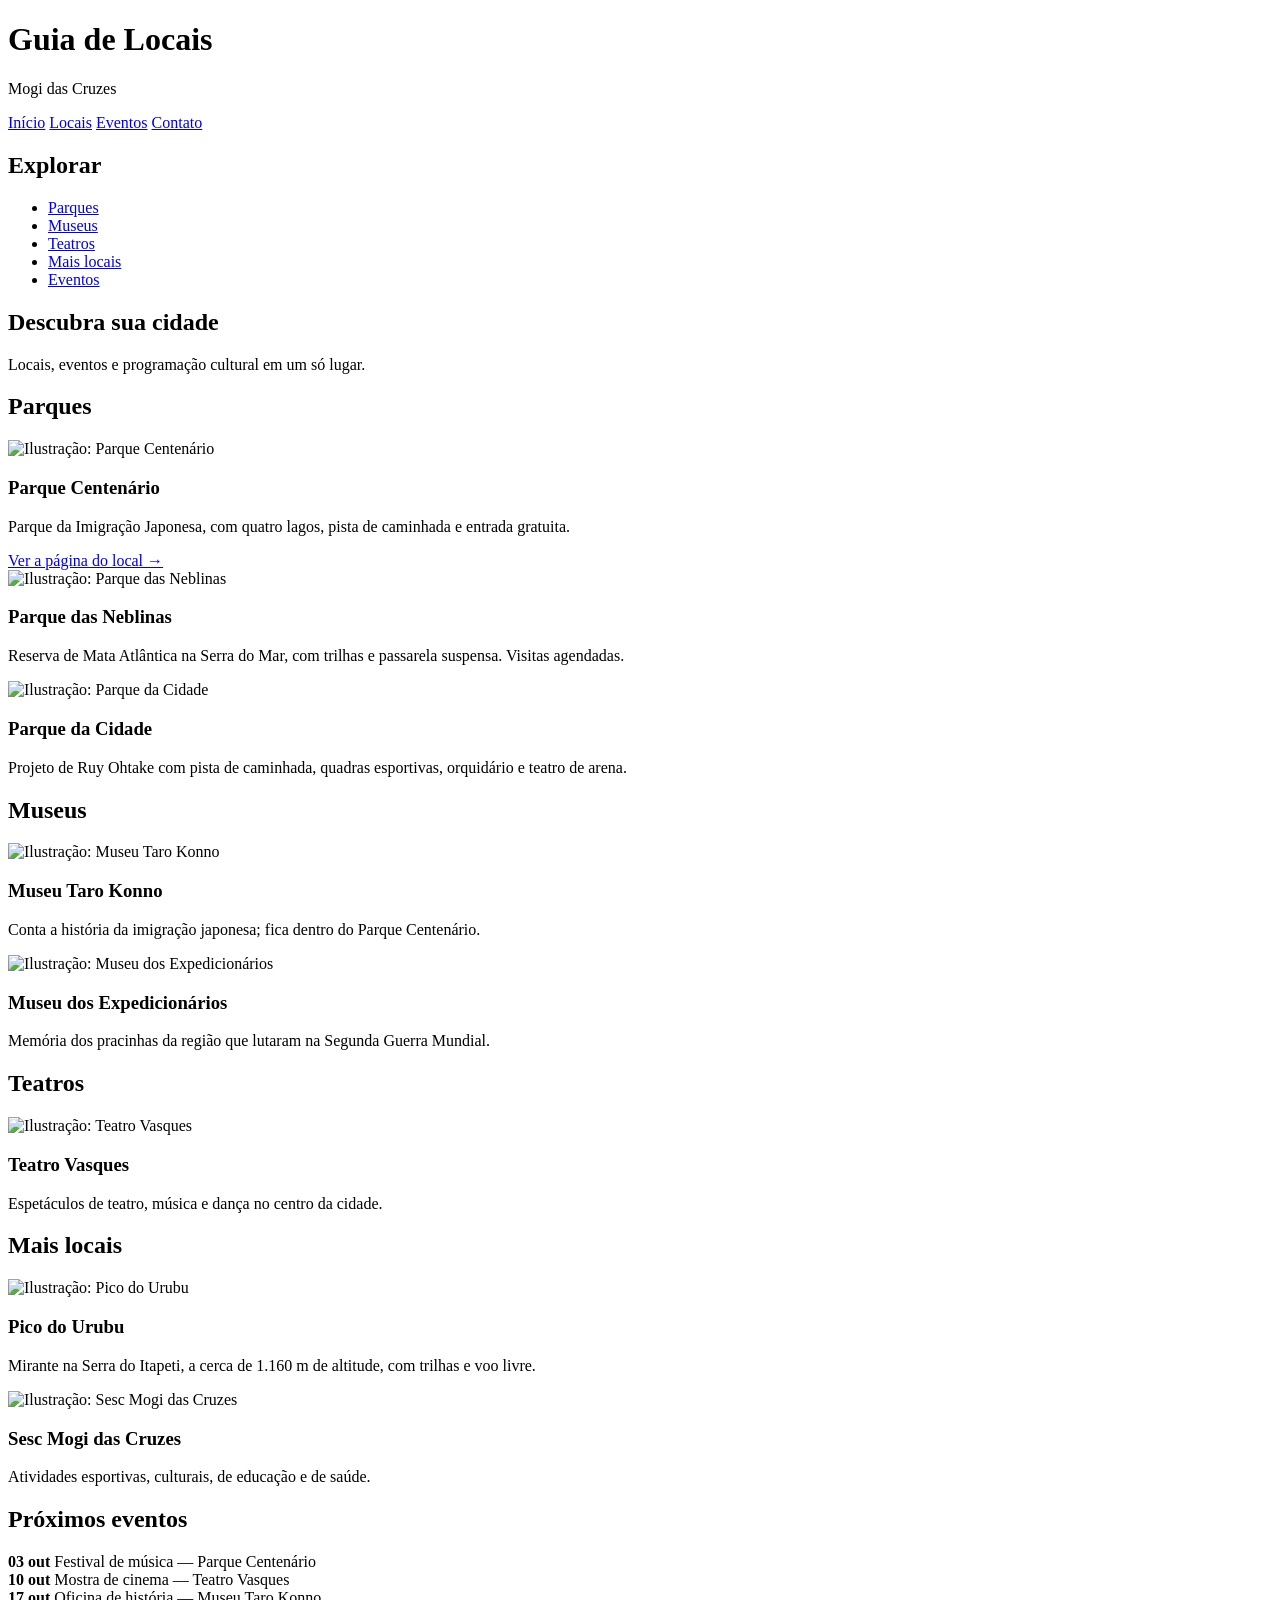
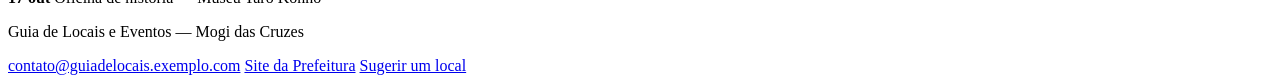
==== index.html @ 703a9858 "feat: adicionando a base do site" ====
<!DOCTYPE html>
<!-- Página inicial do Guia de Locais de Mogi das Cruzes -->
<html lang="pt-BR"> <!-- lang informa o idioma (ajuda leitores de tela e tradutores) -->
<head>
  <meta charset="UTF-8"> <!-- permite acentos e "ç" -->
  <!-- ESSENCIAL PARA RESPONSIVIDADE: faz o celular usar a largura real da tela -->
  <meta name="viewport" content="width=device-width, initial-scale=1">
  <title>Guia de Locais — Mogi das Cruzes</title>
  <link rel="stylesheet" href="css/style.css"> <!-- liga o arquivo de estilos -->
</head>
<body>

  <!-- CABEÇALHO: título do site + menu (organizado com Flexbox no CSS) -->
  <header class="cabecalho">
    <div class="titulo">
      <h1>Guia de Locais</h1>
      <p>Mogi das Cruzes</p>
    </div>
    <nav class="menu" aria-label="Menu principal">
      <a href="index.html" class="ativo">Início</a>
      <a href="index.html#parques" >Locais</a>
      <a href="index.html#eventos">Eventos</a>
      <a href="index.html#rodape">Contato</a>
    </nav>
  </header>

  <!-- .pagina vira uma GRID de 2 colunas no computador (lateral + conteúdo) -->
  <div class="pagina">

    <!-- BARRA LATERAL: só aparece em telas grandes -->
    <aside class="barra-lateral">
      <h2>Explorar</h2>
      <ul>
        <li><a href="#parques">Parques</a></li>
        <li><a href="#museus">Museus</a></li>
        <li><a href="#teatros">Teatros</a></li>
        <li><a href="#mais-locais">Mais locais</a></li>
        <li><a href="#eventos">Eventos</a></li>
      </ul>
    </aside>

    <main>
      <!-- Faixa de boas-vindas -->
      <section class="faixa-boas-vindas">
        <h2>Descubra sua cidade</h2>
        <p>Locais, eventos e programação cultural em um só lugar.</p>
      </section>

      <div class="conteudo">

    <h2 class="categoria" id="parques">Parques</h2>
    <div class="lista-cartoes">
      <!-- Cartão: Parque Centenário -->
      <article class="cartao">
        <img src="imagens/parque cetenario.jpg" alt="Ilustração: Parque Centenário">
        <div class="texto"><h3>Parque Centenário</h3><p>Parque da Imigração Japonesa, com quatro lagos, pista de caminhada e entrada gratuita.</p><a class="ver-mais" href="local-parque-centenario.html">Ver a página do local →</a></div>
      </article>
      <!-- Cartão: Parque das Neblinas -->
      <article class="cartao">
        <img src="imagens/canoagem-acervo-ecofuturo.jpg" alt="Ilustração: Parque das Neblinas">
        <div class="texto"><h3>Parque das Neblinas</h3><p>Reserva de Mata Atlântica na Serra do Mar, com trilhas e passarela suspensa. Visitas agendadas.</p></div>
      </article>
      <!-- Cartão: Parque da Cidade -->
      <article class="cartao">
        <img src="imagens/parque_da_cidade.jpg" alt="Ilustração: Parque da Cidade">
        <div class="texto"><h3>Parque da Cidade</h3><p>Projeto de Ruy Ohtake com pista de caminhada, quadras esportivas, orquidário e teatro de arena.</p></div>
      </article>
    </div>

    <h2 class="categoria" id="museus">Museus</h2>
    <div class="lista-cartoes">
      <!-- Cartão: Museu Taro Konno -->
      <article class="cartao">
        <img src="imagens/parque_toro_konnon.jpeg" alt="Ilustração: Museu Taro Konno">
        <div class="texto"><h3>Museu Taro Konno</h3><p>Conta a história da imigração japonesa; fica dentro do Parque Centenário.</p></div>
      </article>
      <!-- Cartão: Museu dos Expedicionários -->
      <article class="cartao">
        <img src="imagens/museu-do-expedicionario.webp" alt="Ilustração: Museu dos Expedicionários">
        <div class="texto"><h3>Museu dos Expedicionários</h3><p>Memória dos pracinhas da região que lutaram na Segunda Guerra Mundial.</p></div>
      </article>
    </div>

    <h2 class="categoria" id="teatros">Teatros</h2>
    <div class="lista-cartoes">
      <!-- Cartão: Teatro Vasques -->
      <article class="cartao">
        <img src="imagens/teatro_vasque.jpg" alt="Ilustração: Teatro Vasques">
        <div class="texto"><h3>Teatro Vasques</h3><p>Espetáculos de teatro, música e dança no centro da cidade.</p></div>
      </article>
    </div>

    <h2 class="categoria" id="mais-locais">Mais locais</h2>
    <div class="lista-cartoes">
      <!-- Cartão: Pico do Urubu -->
      <article class="cartao">
        <img src="imagens/pico_urubu.webp" alt="Ilustração: Pico do Urubu">
        <div class="texto"><h3>Pico do Urubu</h3><p>Mirante na Serra do Itapeti, a cerca de 1.160 m de altitude, com trilhas e voo livre.</p></div>
      </article>
      <!-- Cartão: Sesc Mogi das Cruzes -->
      <article class="cartao">
        <img src="imagens/sesc_mogi.png" alt="Ilustração: Sesc Mogi das Cruzes">
        <div class="texto"><h3>Sesc Mogi das Cruzes</h3><p>Atividades esportivas, culturais, de educação e de saúde.</p></div>
      </article>
    </div>

    <!-- EVENTOS (exemplos ilustrativos — datas fictícias para o exercício) -->
    <h2 class="categoria" id="eventos">Próximos eventos</h2>
    <div class="lista-eventos">
      <div class="evento"><strong>03 out</strong> Festival de música <span>— Parque Centenário</span></div>
      <div class="evento"><strong>10 out</strong> Mostra de cinema <span>— Teatro Vasques</span></div>
      <div class="evento"><strong>17 out</strong> Oficina de história <span>— Museu Taro Konno</span></div>
    </div>

      </div><!-- fim .conteudo -->
    </main>
  </div><!-- fim .pagina -->

  <!-- RODAPÉ -->
  <footer class="rodape" id="rodape">
    <p>Guia de Locais e Eventos — Mogi das Cruzes</p>
    <a href="mailto:contato@guiadelocais.exemplo.com">contato@guiadelocais.exemplo.com</a>
    <a href="https://www.mogidascruzes.sp.gov.br" target="_blank" rel="noopener">Site da Prefeitura</a>
    <a href="mailto:contato@guiadelocais.exemplo.com?subject=Sugestão de local">Sugerir um local</a>
  </footer>
</body>
</html>
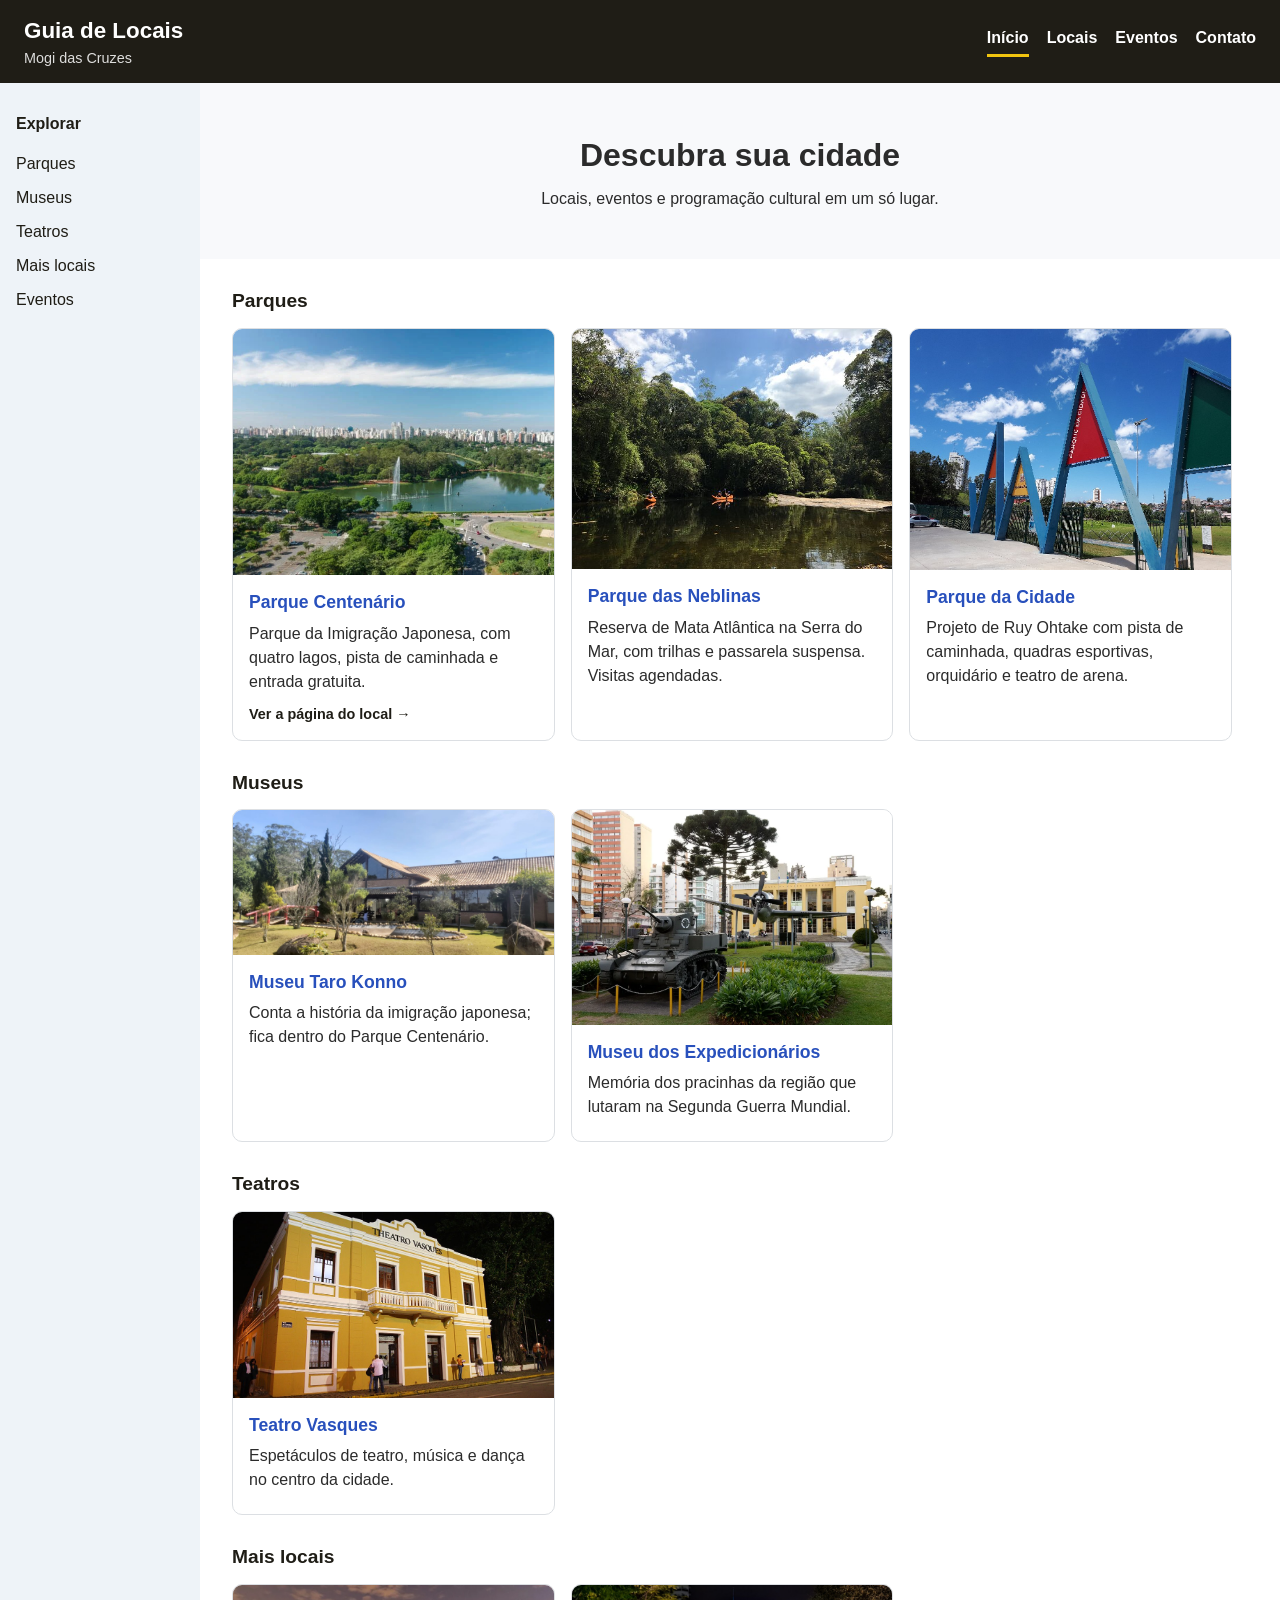
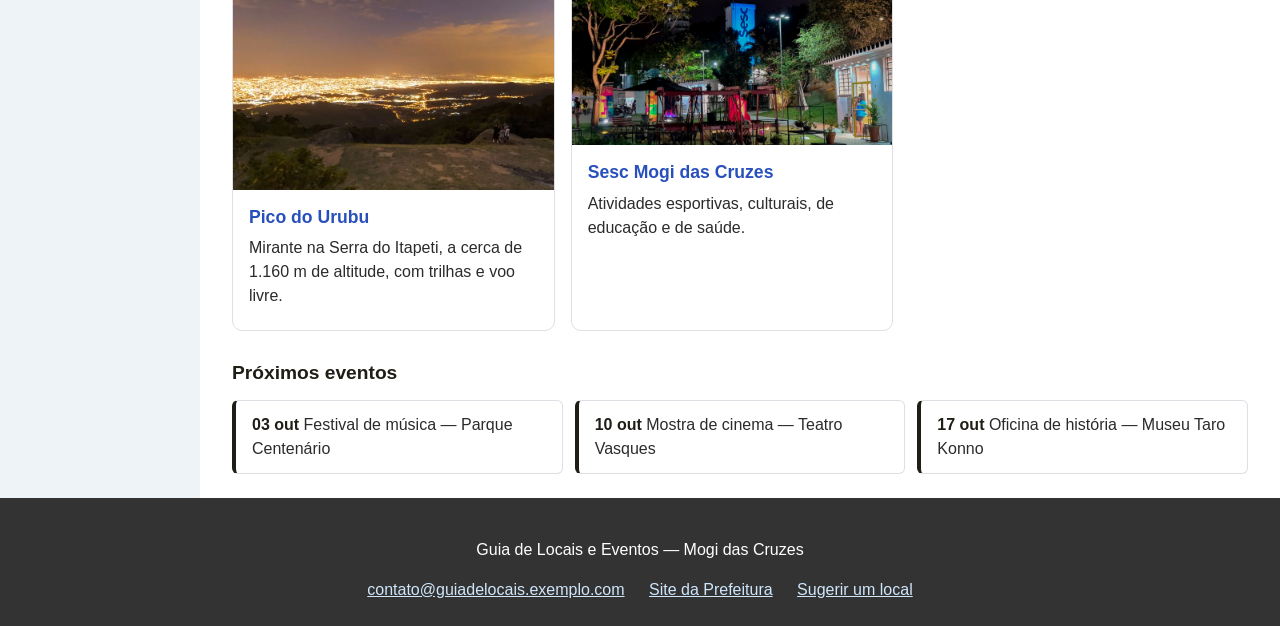
==== commit a5d8e2c9: "refactor: reoganizando cabecalho com os espaçãmentos" ====
--- a/index.html
+++ b/index.html
@@ -9,6 +9,7 @@
   <link rel="stylesheet" href="css/style.css"> <!-- liga o arquivo de estilos -->
 </head>
 <body>
+
 
   <!-- CABEÇALHO: título do site + menu (organizado com Flexbox no CSS) -->
   <header class="cabecalho">
@@ -24,20 +25,25 @@
     </nav>
   </header>
 
+
   <!-- .pagina vira uma GRID de 2 colunas no computador (lateral + conteúdo) -->
   <div class="pagina">
 
     <!-- BARRA LATERAL: só aparece em telas grandes -->
     <aside class="barra-lateral">
       <h2>Explorar</h2>
+
       <ul>
         <li><a href="#parques">Parques</a></li>
         <li><a href="#museus">Museus</a></li>
         <li><a href="#teatros">Teatros</a></li>
         <li><a href="#mais-locais">Mais locais</a></li>
         <li><a href="#eventos">Eventos</a></li>
+
       </ul>
     </aside>
+
+
 
     <main>
       <!-- Faixa de boas-vindas -->
@@ -48,7 +54,9 @@
 
       <div class="conteudo">
 
+
     <h2 class="categoria" id="parques">Parques</h2>
+
     <div class="lista-cartoes">
       <!-- Cartão: Parque Centenário -->
       <article class="cartao">
@@ -67,7 +75,9 @@
       </article>
     </div>
 
+
     <h2 class="categoria" id="museus">Museus</h2>
+    
     <div class="lista-cartoes">
       <!-- Cartão: Museu Taro Konno -->
       <article class="cartao">
@@ -81,6 +91,7 @@
       </article>
     </div>
 
+
     <h2 class="categoria" id="teatros">Teatros</h2>
     <div class="lista-cartoes">
       <!-- Cartão: Teatro Vasques -->
@@ -89,6 +100,7 @@
         <div class="texto"><h3>Teatro Vasques</h3><p>Espetáculos de teatro, música e dança no centro da cidade.</p></div>
       </article>
     </div>
+
 
     <h2 class="categoria" id="mais-locais">Mais locais</h2>
     <div class="lista-cartoes">
@@ -104,6 +116,7 @@
       </article>
     </div>
 
+
     <!-- EVENTOS (exemplos ilustrativos — datas fictícias para o exercício) -->
     <h2 class="categoria" id="eventos">Próximos eventos</h2>
     <div class="lista-eventos">
@@ -112,9 +125,11 @@
       <div class="evento"><strong>17 out</strong> Oficina de história <span>— Museu Taro Konno</span></div>
     </div>
 
+
       </div><!-- fim .conteudo -->
     </main>
   </div><!-- fim .pagina -->
+
 
   <!-- RODAPÉ -->
   <footer class="rodape" id="rodape">
@@ -123,5 +138,7 @@
     <a href="https://www.mogidascruzes.sp.gov.br" target="_blank" rel="noopener">Site da Prefeitura</a>
     <a href="mailto:contato@guiadelocais.exemplo.com?subject=Sugestão de local">Sugerir um local</a>
   </footer>
+
+
 </body>
 </html>
--- a/css/style.css
+++ b/css/style.css
@@ -0,0 +1,225 @@
+/* ==========================================================================
+   GUIA DE LOCAIS — MOGI DAS CRUZES  |  Folha de estilos (CSS)
+   --------------------------------------------------------------------------
+   O QUE É ESTE ARQUIVO?
+   O HTML define O QUE aparece na página (textos, imagens, links).
+   O CSS define COMO aparece (cores, tamanhos, posições).
+
+   ESTRATÉGIA "MOBILE-FIRST" (celular primeiro):
+   1) Escrevemos primeiro o visual do CELULAR (tudo em uma coluna).
+   2) No final, usamos @media (media queries) para dizer:
+      "se a tela for maior, reorganize assim".
+   3 técnicas de layout usadas:
+      - FLEXBOX: alinha itens em UMA direção (cabeçalho, menu, cartões).
+      - GRID: organiza em LINHAS e COLUNAS (página com barra lateral).
+      - MEDIA QUERIES: mudam o layout conforme a largura da tela.
+   ========================================================================== */
+
+/* ---------- 1. VARIÁVEIS DE COR ----------
+   Guardamos as cores em "apelidos". Para mudar a cor do site inteiro,
+   basta alterar aqui, em um só lugar. */
+:root {
+  --azul-escuro: #1F1D16;   /* cabeçalho e títulos */
+  --azul-claro:  #2850BC;   /* links dos cartões */
+  --amarelo:     #f1c40f;   /* sublinhado do menu ativo */
+  --fundo-suave: #f8f9fb;   /* fundo da faixa de boas-vindas */
+  --fundo-lateral:#eef3f8;  /* fundo da barra lateral */
+  --texto:       #2b2b2b;   /* cor do texto normal */
+  --borda:       #dcdfe3;   /* contornos leves */
+}
+
+/* ---------- 2. AJUSTES GERAIS ---------- */
+* { box-sizing: border-box; }  /* padding e borda passam a contar DENTRO da largura — evita "estouros" */
+body {
+  margin: 0;                                  /* tira a margem padrão do navegador */
+  font-family: "Segoe UI", Arial, sans-serif; /* fonte do site */
+  color: var(--texto);
+  line-height: 1.5;                           /* espaço entre linhas, facilita a leitura */
+}
+img, svg { max-width: 100%; height: auto; display: block; } /* imagens nunca passam da tela */
+a { color: var(--azul-escuro); }
+
+/* ---------- 3. CABEÇALHO E MENU (FLEXBOX) ----------
+   No celular: título em cima, menu embaixo (flex-direction: column). */
+.cabecalho {
+  background: var(--azul-escuro);
+  color: #fff;
+  padding: 16px 20px;
+  display: flex;
+  flex-direction: column;   /* itens empilhados */
+  align-items: center;      /* centralizados */
+  gap: 10px;                /* espaço entre título e menu */
+}
+.cabecalho h1 { margin: 0; font-size: 1.4rem; }
+.cabecalho p  { margin: 0; font-size: .9rem; opacity: .85; }
+
+.menu {
+  display: flex;            /* liga o flexbox: links lado a lado */
+  flex-wrap: wrap;          /* se não couber, quebra para a linha de baixo */
+  gap: 18px;
+}
+.menu a {
+  color: #fff;
+  text-decoration: none;
+  font-weight: 600;
+  padding-bottom: 4px;
+  border-bottom: 3px solid transparent; /* borda invisível, reserva o espaço */
+}
+.menu a.ativo { border-bottom-color: var(--amarelo); } /* página atual = sublinhado amarelo */
+
+/* ---------- 4. ÁREA PRINCIPAL ----------
+   No celular a barra lateral fica escondida (o menu de cima já basta). */
+.barra-lateral { display: none; }
+
+/* criando animacao da barra menu lateral*/
+.barra-lateral a:hover {
+  background-color: #2850BC;
+  display: flex;
+  transition: 1s;
+  padding: 5px 10px;
+  border: none;
+  border-radius: 5px;
+  cursor: pointer;  
+  color: white;
+}
+
+.faixa-boas-vindas {
+  background: var(--fundo-suave);
+  text-align: center;
+  padding: 48px 20px;
+}
+.faixa-boas-vindas h2 { font-size: 2rem; margin: 0 0 8px; }
+.faixa-boas-vindas p  { margin: 0; }
+
+.conteudo { padding: 0 20px 20px; }
+.conteudo h2.categoria { color: var(--azul-escuro); font-size: 1.2rem; margin: 28px 0 12px; }
+
+/* ---------- 5. CARTÕES DE LOCAIS (FLEXBOX) ----------
+   .lista-cartoes é a "caixa" e cada .cartao é um item dentro dela.
+   No celular: 1 cartão por linha, ocupando toda a largura. */
+.lista-cartoes {
+  display: flex;
+  flex-wrap: wrap;   /* permite quebrar linha quando faltar espaço */
+  gap: 16px;
+}
+.cartao {
+  flex: 1 1 100%;    /* crescer, encolher, base = 100% da largura (1 por linha) */
+  border: 1px solid var(--borda);
+  border-radius: 10px;
+  overflow: hidden;  /* corta a imagem nos cantos arredondados */
+  background: #fff;
+  display: flex;
+  flex-direction: column;
+}
+/*usando hover nos cartaoes para melhor visualização*/
+.lista-cartoes  article:hover{
+  background-color: #eef3f8;
+  color: rgb(0, 0, 0);
+  transition: 1s;
+  padding: 5px 10px;
+  border-radius: 5px;
+  cursor: pointer;  
+  
+
+
+}
+.cartao img { width: 100%; }
+.cartao .texto { padding: 14px 16px; }
+.cartao h3 { margin: 0 0 6px; font-size: 1.1rem; color: var(--azul-claro); }
+.cartao p  { margin: 0 0 8px; }
+.cartao a.ver-mais { font-weight: 700; font-size: .9rem; text-decoration: none; }
+
+/* ---------- 6. PRÓXIMOS EVENTOS ---------- */
+.lista-eventos { display: flex; flex-wrap: wrap; gap: 12px; }
+.evento {
+  flex: 1 1 100%;
+  border: 1px solid var(--borda);
+  border-left: 4px solid var(--azul-escuro); /* faixa azul à esquerda */
+  border-radius: 6px;
+  padding: 12px 16px;
+}
+.evento strong { color: var(--azul-escuro); }
+
+/* ---------- 7. RODAPÉ ---------- */
+.rodape {
+  background: #333;
+  color: #fff;
+  text-align: center;
+  padding: 24px 20px;
+}
+.rodape a { color: #cfe6fb; margin: 0 10px; display: inline-block; }
+
+/* ---------- 8. PÁGINA INTERNA DE UM LOCAL ---------- */
+.pagina-local { padding: 12px; max-width: 900px; margin: 0 auto; }
+.pagina-local h1 { text-align: center; color: var(--azul-escuro); }
+
+/* Sub-menu com atalhos para as seções da mesma página (flexbox) */
+.submenu {
+  display: flex; flex-wrap: wrap; justify-content: center; gap: 6px 18px;
+  background: var(--fundo-lateral); border-radius: 8px; padding: 10px;
+}
+.submenu a { text-decoration: none; }
+.submenu a:first-child { font-weight: 700; }
+
+.secao {
+  border: 1px solid var(--borda); border-radius: 10px;
+  padding: 16px; margin: 16px 0; background: #fff;
+}
+.secao h2 { margin-top: 0; color: var(--azul-escuro); }
+
+figure.destaque { margin: 16px 0; border: 3px solid var(--azul-escuro); border-radius: 10px; overflow: hidden; }
+figure.destaque figcaption { background: var(--fundo-lateral); padding: 8px 12px; font-size: .9rem; }
+
+blockquote { margin: 12px 0; padding: 4px 14px; border-left: 4px solid var(--azul-escuro); color: #555; font-style: italic; }
+
+/* TABELA: o "envelope" .tabela-rolavel cria uma rolagem lateral no celular,
+   assim a tabela nunca é cortada nem alarga a página. */
+.tabela-rolavel { overflow-x: auto; }
+table { border-collapse: collapse; width: 100%; min-width: 480px; }
+th { background: var(--azul-escuro); color: #fff; text-align: left; }
+th, td { padding: 10px 12px; border-bottom: 1px solid var(--borda); }
+tbody tr:nth-child(even) { background: var(--fundo-suave); } /* linhas alternadas ("zebra") */
+caption { text-align: left; color: #666; font-size: .9rem; padding-bottom: 8px; }
+
+/* Listas: padding-left dá espaço para números/bolinhas ficarem DENTRO do cartão */
+.secao ol, .secao ul { padding-left: 26px; }
+.links-contato { display: flex; flex-direction: column; gap: 10px; }
+.links-contato a { font-weight: 700; text-decoration: none; }
+
+/* ==========================================================================
+   9. MEDIA QUERIES — "a partir de tal largura, faça diferente"
+   ========================================================================== */
+
+/* TABLET (a partir de 600px): cartões passam a ter 2 por linha */
+@media (min-width: 600px) {
+  .cartao { flex: 1 1 calc(50% - 16px); }   /* metade da largura, descontando o espaço */
+  .evento { flex: 1 1 calc(50% - 12px); }
+}
+
+/* COMPUTADOR (a partir de 900px): cabeçalho em linha e barra lateral aparece */
+@media (min-width: 900px) {
+  /* Cabeçalho: título à esquerda, menu à direita */
+  .cabecalho { flex-direction: row; justify-content: space-between; padding: 14px 24px; }
+  .cabecalho .titulo { text-align: left; }
+
+  /* GRID: a página vira 2 colunas — 200px fixos (lateral) + o resto (conteúdo) */
+  .pagina {
+    display: grid;
+    grid-template-columns: 200px 1fr;
+  }
+  .barra-lateral {
+    display: block;
+    background: var(--fundo-lateral);
+    padding: 16px;
+  }
+  .barra-lateral h2 { font-size: 1rem; color: var(--azul-escuro); }
+  .barra-lateral ul { list-style: none; padding: 0; }
+  .barra-lateral li { margin: 10px 0; }
+  .barra-lateral a { text-decoration: none; }
+
+  /* 3 cartões por linha */
+  .cartao { flex: 0 1 calc(33.333% - 16px); }
+  .lista-cartoes { justify-content: flex-start; }
+  .evento { flex: 1 1 calc(33.333% - 12px); }
+  .conteudo { padding: 0 32px 24px; }
+}
